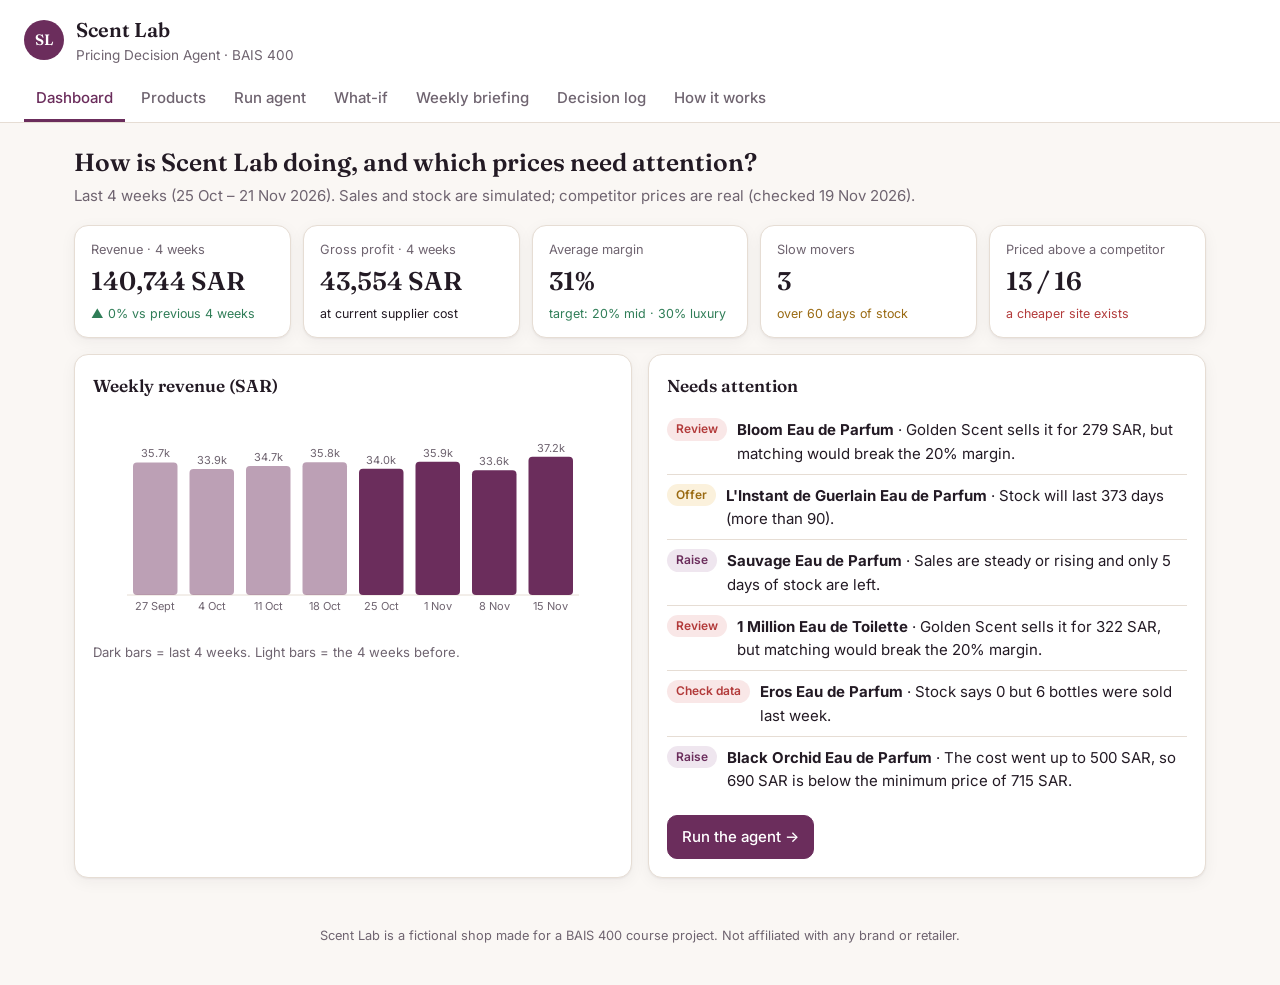
==== index.html @ fb161fe0 "Add files via upload" ====
<!DOCTYPE html>
<html lang="en">
<head>
<meta charset="utf-8">
<meta name="viewport" content="width=device-width, initial-scale=1">
<title>Scent Lab Pricing Agent</title>
<meta name="description" content="A decision agent that recommends perfume prices and offers for Scent Lab, with what-if analysis and owner approval.">
<link rel="preconnect" href="https://fonts.googleapis.com">
<link href="https://fonts.googleapis.com/css2?family=Fraunces:opsz,wght@9..144,500;9..144,600&family=Inter:wght@400;500;600&display=swap" rel="stylesheet">
<link rel="stylesheet" href="style.css">
</head>
<body>
<header class="top">
  <div class="brand">
    <span class="logo" aria-hidden="true">SL</span>
    <div>
      <h1>Scent Lab</h1>
      <p class="sub">Pricing Decision Agent · BAIS 400</p>
    </div>
  </div>
  <nav class="tabs" role="tablist">
    <button class="tab active" data-tab="dashboard">Dashboard</button>
    <button class="tab" data-tab="products">Products</button>
    <button class="tab" data-tab="agent">Run agent</button>
    <button class="tab" data-tab="whatif">What-if</button>
    <button class="tab" data-tab="briefing">Weekly briefing</button>
    <button class="tab" data-tab="log">Decision log</button>
    <button class="tab" data-tab="about">How it works</button>
  </nav>
</header>

<main>
  <!-- DASHBOARD -->
  <section id="dashboard" class="panel active">
    <div class="head">
      <h2>How is Scent Lab doing, and which prices need attention?</h2>
      <p class="muted">Last 4 weeks (25 Oct – 21 Nov 2026). Sales and stock are simulated; competitor prices are real (checked 19 Nov 2026).</p>
    </div>
    <div class="kpis" id="kpis"></div>
    <div class="grid2">
      <div class="card">
        <h3>Weekly revenue (SAR)</h3>
        <div id="trend"></div>
      </div>
      <div class="card">
        <h3>Needs attention</h3>
        <ul class="attention" id="attention"></ul>
        <button class="btn primary" data-goto="agent">Run the agent →</button>
      </div>
    </div>
  </section>

  <!-- PRODUCTS -->
  <section id="products" class="panel">
    <div class="head">
      <h2>Products and competitor prices</h2>
      <p class="muted">16 perfumes. “—” means the competitor does not sell a comparable bottle. Green = cheapest in the market.</p>
    </div>
    <div class="filters">
      <label>Show <select id="fGender"><option>All</option><option>Women</option><option>Men</option><option>Unisex</option></select></label>
      <label>Tier <select id="fTier"><option>All</option><option>Mid</option><option>Luxury</option></select></label>
    </div>
    <div class="tablewrap"><table id="ptable"></table></div>
  </section>

  <!-- AGENT -->
  <section id="agent" class="panel">
    <div class="head">
      <h2>Run the pricing agent</h2>
      <p class="muted">The agent reads the data, lists the options, picks one using the rules, and drafts the new price. <b>Nothing changes until you approve.</b></p>
    </div>
    <div class="row">
      <button class="btn primary big" id="runBtn">▶ Run the agent</button>
      <span class="muted" id="runInfo"></span>
    </div>
    <div class="summary" id="runSummary"></div>
    <div id="recs"></div>
  </section>

  <!-- WHAT-IF -->
  <section id="whatif" class="panel">
    <div class="head">
      <h2>What-if analysis</h2>
      <p class="muted">Change one assumption, the agent re-runs, and you see expected profit for the next 4 weeks: keeping today's prices vs following the agent. Every answer shows worst, most likely and best case.</p>
    </div>
    <div class="scenarios" id="scenarioPick">
      <button class="sc active" data-sc="comp">Competitor drops price</button>
      <button class="sc" data-sc="cost">Cost goes up</button>
      <button class="sc" data-sc="season">Season (Ramadan / Eid / National Day)</button>
      <button class="sc" data-sc="margin">Change my margin</button>
      <button class="sc" data-sc="goal">Goal seek</button>
    </div>
    <div class="card inputs" id="scInputs"></div>
    <div id="scOut"></div>
  </section>

  <!-- BRIEFING -->
  <section id="briefing" class="panel">
    <div class="head">
      <h2>Weekly briefing</h2>
      <p class="muted">Level 1 automation: every Sunday at 7:00 a scheduled job runs the agent and writes this report. It only reports. It never changes a price.</p>
    </div>
    <div class="card briefing" id="brief"></div>
  </section>

  <!-- LOG -->
  <section id="log" class="panel">
    <div class="head">
      <h2>Decision log</h2>
      <p class="muted">Every recommendation you approve or reject is saved here, so the owner stays accountable. Saved in this browser only.</p>
    </div>
    <div class="row"><button class="btn" id="resetBtn">Reset demo (restore original prices)</button></div>
    <div class="tablewrap"><table id="ltable"></table></div>
  </section>

  <!-- ABOUT -->
  <section id="about" class="panel">
    <div class="head"><h2>How the agent decides</h2></div>
    <div class="grid2">
      <div class="card">
        <h3>The decision</h3>
        <p><b>What price, or offer, should each perfume have this week?</b></p>
        <p><b>Decision variables:</b> selling price per perfume, and offer % for slow movers.</p>
        <p><b>Principle of choice:</b> stay competitive with Golden Scent, Faces and Sephora while never going below the minimum margin (20% mid-range, 30% luxury).</p>
        <p><b>Type:</b> semistructured. The agent recommends, the owner approves.</p>
      </div>
      <div class="card">
        <h3>The rules (checked in this order)</h3>
        <p><b>First, a data check:</b> if the data contradicts itself (for example stock is 0 but bottles were sold), do nothing and ask the owner to check.</p>
        <ol class="rules">
          <li><b>Protect the margin:</b> if the cost went up and the price is below the minimum, raise to the minimum price.</li>
          <li><b>High demand, low stock:</b> under 14 days of stock and sales steady or rising → raise 5%.</li>
          <li><b>Slow mover:</b> more than 60 days of stock → 10% offer; more than 90 days → 15% offer. Never below the minimum price.</li>
          <li><b>Competitor is cheaper:</b> match the cheapest competitor, but never go below the minimum price.</li>
          <li>Otherwise keep the price.</li>
        </ol>
        <p class="muted">Minimum price = cost ÷ (1 − minimum margin). Any change over 15% is flagged for owner review.</p>
      </div>
      <div class="card">
        <h3>Four parts of the system</h3>
        <ul>
          <li><b>Data:</b> products, weekly sales, costs, competitor prices (<a href="data/data_dictionary.md">data dictionary</a> and CSV files in the <code>data</code> folder).</li>
          <li><b>Models:</b> minimum price, days of stock, profit forecast, what-if and goal seek.</li>
          <li><b>Knowledge:</b> the pricing rules above (agent.js).</li>
          <li><b>Interface:</b> this website and the weekly briefing.</li>
          <li><b>User:</b> the owner of Scent Lab, who approves every change.</li>
        </ul>
      </div>
      <div class="card warn">
        <h3>When not to trust me</h3>
        <ul>
          <li>Competitor prices are a snapshot from 19 Nov 2026, and bottle sizes may differ between sites. A competitor sale can end tomorrow.</li>
          <li>Sales, stock and costs are simulated, not from a real shop.</li>
          <li>The profit forecast uses assumptions (price sensitivity 1.2, competitor sensitivity 3). Real customers may react differently.</li>
          <li>I do not know about brand rules, supplier deals, or events I was not told about.</li>
          <li>If a change is flagged “Owner review”, or confidence is Low, check it yourself before approving.</li>
          <li>I never change a price on my own. A person always decides.</li>
        </ul>
      </div>
    </div>
  </section>
</main>

<footer class="foot">Scent Lab is a fictional shop made for a BAIS 400 course project. Not affiliated with any brand or retailer.</footer>

<script src="data.js"></script>
<script src="agent.js"></script>
<script src="app.js"></script>
</body>
</html>
---- style.css ----
:root{
  --bg:#faf7f4; --surface:#ffffff; --surface2:#f3eee8; --ink:#231a24; --muted:#6f6470;
  --line:#e6ddd4; --accent:#6b2d5c; --accent-ink:#ffffff; --gold:#b8873b;
  --good:#2f7d57; --good-bg:#e5f3ec; --bad:#b23a3a; --bad-bg:#f9e7e7; --warn:#9a6a12; --warn-bg:#fbf1dc;
  --info-bg:#efe6ef; --shadow:0 1px 2px rgba(35,26,36,.06),0 4px 16px rgba(35,26,36,.05);
}
@media (prefers-color-scheme: dark){
  :root:not([data-theme="light"]){
    --bg:#16121a; --surface:#201a24; --surface2:#2a222f; --ink:#f1ebf2; --muted:#a99eab;
    --line:#3a3040; --accent:#d58bc2; --accent-ink:#1b1220; --gold:#d9ae66;
    --good:#7fd3a6; --good-bg:#1d3329; --bad:#f19a9a; --bad-bg:#3a2224; --warn:#f0c46f; --warn-bg:#3a3020;
    --info-bg:#2e2433; --shadow:none;
  }
}
:root[data-theme="dark"]{
  --bg:#16121a; --surface:#201a24; --surface2:#2a222f; --ink:#f1ebf2; --muted:#a99eab;
  --line:#3a3040; --accent:#d58bc2; --accent-ink:#1b1220; --gold:#d9ae66;
  --good:#7fd3a6; --good-bg:#1d3329; --bad:#f19a9a; --bad-bg:#3a2224; --warn:#f0c46f; --warn-bg:#3a3020;
  --info-bg:#2e2433; --shadow:none;
}
*{box-sizing:border-box}
body{margin:0;background:var(--bg);color:var(--ink);font:15px/1.55 Inter,system-ui,sans-serif}
h1,h2,h3{font-family:Fraunces,Georgia,serif;font-weight:600;margin:0}
h2{font-size:1.55rem;line-height:1.25}
h3{font-size:1.08rem;margin-bottom:.6rem}
a{color:var(--accent)}
.muted{color:var(--muted)}
.top{background:var(--surface);border-bottom:1px solid var(--line);padding:14px 24px 0;position:sticky;top:0;z-index:5}
.brand{display:flex;align-items:center;gap:12px;margin-bottom:10px}
.logo{width:40px;height:40px;border-radius:50%;background:var(--accent);color:var(--accent-ink);display:grid;place-items:center;font-family:Fraunces,serif;font-weight:600}
.brand h1{font-size:1.25rem}
.sub{margin:0;color:var(--muted);font-size:.85rem}
.tabs{display:flex;gap:4px;overflow-x:auto;scrollbar-width:none}
.tabs::-webkit-scrollbar{display:none}
.tab{background:none;border:0;border-bottom:3px solid transparent;padding:10px 12px;color:var(--muted);font:inherit;font-weight:500;cursor:pointer;white-space:nowrap}
.tab.active{color:var(--accent);border-bottom-color:var(--accent)}
main{max-width:1180px;margin:0 auto;padding:24px}
.panel{display:none}
.panel.active{display:block}
.head{margin-bottom:18px}
.head p{margin:.35rem 0 0}
.card{background:var(--surface);border:1px solid var(--line);border-radius:14px;padding:18px;box-shadow:var(--shadow)}
.card.warn{background:var(--warn-bg);border-color:transparent}
.grid2{display:grid;grid-template-columns:repeat(2,minmax(0,1fr));gap:16px}
.kpis{display:grid;grid-template-columns:repeat(5,minmax(0,1fr));gap:12px;margin-bottom:16px}
.kpi{background:var(--surface);border:1px solid var(--line);border-radius:14px;padding:14px 16px;box-shadow:var(--shadow)}
.kpi .label{color:var(--muted);font-size:.8rem}
.kpi .value{font-family:Fraunces,serif;font-size:1.6rem;font-weight:600;margin-top:2px}
.kpi .note{font-size:.78rem;margin-top:2px}
.kpi.good .note{color:var(--good)} .kpi.bad .note{color:var(--bad)} .kpi.warn .note{color:var(--warn)}
.attention{list-style:none;padding:0;margin:0 0 14px}
.attention li{display:flex;gap:10px;align-items:flex-start;padding:9px 0;border-bottom:1px solid var(--line)}
.attention li:last-child{border-bottom:0}
.btn{border:1px solid var(--line);background:var(--surface);color:var(--ink);border-radius:10px;padding:9px 14px;font:inherit;font-weight:500;cursor:pointer}
.btn:hover{border-color:var(--accent)}
.btn.primary{background:var(--accent);border-color:var(--accent);color:var(--accent-ink)}
.btn.big{padding:12px 20px;font-size:1rem}
.btn.ok{background:var(--good);border-color:var(--good);color:#fff}
.btn.no{color:var(--bad)}
.btn:disabled{opacity:.5;cursor:default}
.row{display:flex;gap:12px;align-items:center;flex-wrap:wrap;margin-bottom:16px}
.filters{display:flex;gap:16px;margin-bottom:12px;flex-wrap:wrap}
select,input{font:inherit;color:var(--ink);background:var(--surface);border:1px solid var(--line);border-radius:8px;padding:7px 10px}
.tablewrap{overflow-x:auto;background:var(--surface);border:1px solid var(--line);border-radius:14px}
table{border-collapse:collapse;width:100%;font-size:.9rem}
th,td{padding:10px 12px;text-align:left;border-bottom:1px solid var(--line);white-space:nowrap}
th{font-weight:600;color:var(--muted);font-size:.78rem;text-transform:uppercase;letter-spacing:.03em;background:var(--surface2)}
td.num,th.num{text-align:right;font-variant-numeric:tabular-nums}
tr:last-child td{border-bottom:0}
td.wrap{white-space:normal;min-width:280px}
.attention .pill{flex-shrink:0;white-space:nowrap}
.cheap{color:var(--good);font-weight:600}
.pill{display:inline-block;padding:2px 9px;border-radius:999px;font-size:.75rem;font-weight:600}
.pill.raise{background:var(--info-bg);color:var(--accent)}
.pill.lower{background:var(--good-bg);color:var(--good)}
.pill.offer{background:var(--warn-bg);color:var(--warn)}
.pill.keep{background:var(--surface2);color:var(--muted)}
.pill.hold,.pill.review{background:var(--bad-bg);color:var(--bad)}
.pill.High{background:var(--good-bg);color:var(--good)} .pill.Medium{background:var(--warn-bg);color:var(--warn)} .pill.Low{background:var(--bad-bg);color:var(--bad)}
.summary{display:flex;gap:10px;flex-wrap:wrap;margin-bottom:14px}
.summary .chip{background:var(--surface);border:1px solid var(--line);border-radius:999px;padding:6px 12px;font-size:.85rem}
.rec{background:var(--surface);border:1px solid var(--line);border-radius:14px;margin-bottom:12px;box-shadow:var(--shadow);overflow:hidden}
.rec.done{opacity:.6}
.rec-top{display:grid;grid-template-columns:1fr auto;gap:12px;padding:16px 18px;align-items:center}
.rec-name{font-weight:600}
.rec-brand{color:var(--muted);font-size:.85rem}
.price{font-family:Fraunces,serif;font-size:1.3rem;font-weight:600;text-align:right;white-space:nowrap}
.price .old{color:var(--muted);text-decoration:line-through;font-size:1rem;margin-right:6px}
.rec-body{padding:0 18px 16px;display:grid;grid-template-columns:repeat(2,minmax(0,1fr));gap:14px 22px}
.step{font-size:.88rem}
.step h4{margin:0 0 4px;font-size:.72rem;letter-spacing:.06em;text-transform:uppercase;color:var(--gold)}
.step ul{margin:0;padding-left:18px}
.step table{font-size:.82rem}
.step td,.step th{padding:5px 8px}
.rec-actions{display:flex;gap:8px;padding:12px 18px;border-top:1px solid var(--line);background:var(--surface2);align-items:center;flex-wrap:wrap}
details summary{cursor:pointer;color:var(--accent);font-weight:500;padding:0 18px 12px}
.scenarios{display:flex;gap:8px;flex-wrap:wrap;margin-bottom:12px}
.sc{border:1px solid var(--line);background:var(--surface);color:var(--ink);border-radius:999px;padding:8px 14px;font:inherit;cursor:pointer}
.sc.active{background:var(--accent);border-color:var(--accent);color:var(--accent-ink)}
.inputs{display:flex;gap:18px;flex-wrap:wrap;align-items:flex-end;margin-bottom:16px}
.inputs label{display:flex;flex-direction:column;gap:4px;font-size:.85rem;color:var(--muted)}
.bands{display:grid;grid-template-columns:repeat(3,minmax(0,1fr));gap:12px;margin-bottom:16px}
.band{background:var(--surface);border:1px solid var(--line);border-radius:14px;padding:14px 16px}
.band.likely{border-color:var(--accent);border-width:2px}
.band .t{font-size:.8rem;color:var(--muted);text-transform:uppercase;letter-spacing:.05em}
.band .v{font-family:Fraunces,serif;font-size:1.35rem;font-weight:600}
.band .d{font-size:.85rem}
.up{color:var(--good)} .down{color:var(--bad)}
.answer{background:var(--info-bg);border-radius:14px;padding:14px 18px;margin-bottom:16px}
.briefing h3{margin-top:14px} .briefing h3:first-child{margin-top:0}
.briefing ul{padding-left:18px;margin:.3rem 0}
.rules li{margin-bottom:6px}
.foot{text-align:center;color:var(--muted);font-size:.8rem;padding:24px 16px 40px}
svg text{fill:var(--muted);font-size:11px;font-family:Inter,sans-serif}
.empty{color:var(--muted);padding:24px;text-align:center}
@media (max-width:900px){
  .kpis{grid-template-columns:repeat(2,minmax(0,1fr))}
  .grid2,.rec-body{grid-template-columns:1fr}
}
@media (max-width:600px){
  main{padding:16px}
  .top{padding:12px 16px 0}
  .bands{grid-template-columns:1fr}
  .rec-top{grid-template-columns:1fr}
  .price{text-align:left}
  h2{font-size:1.3rem}
}
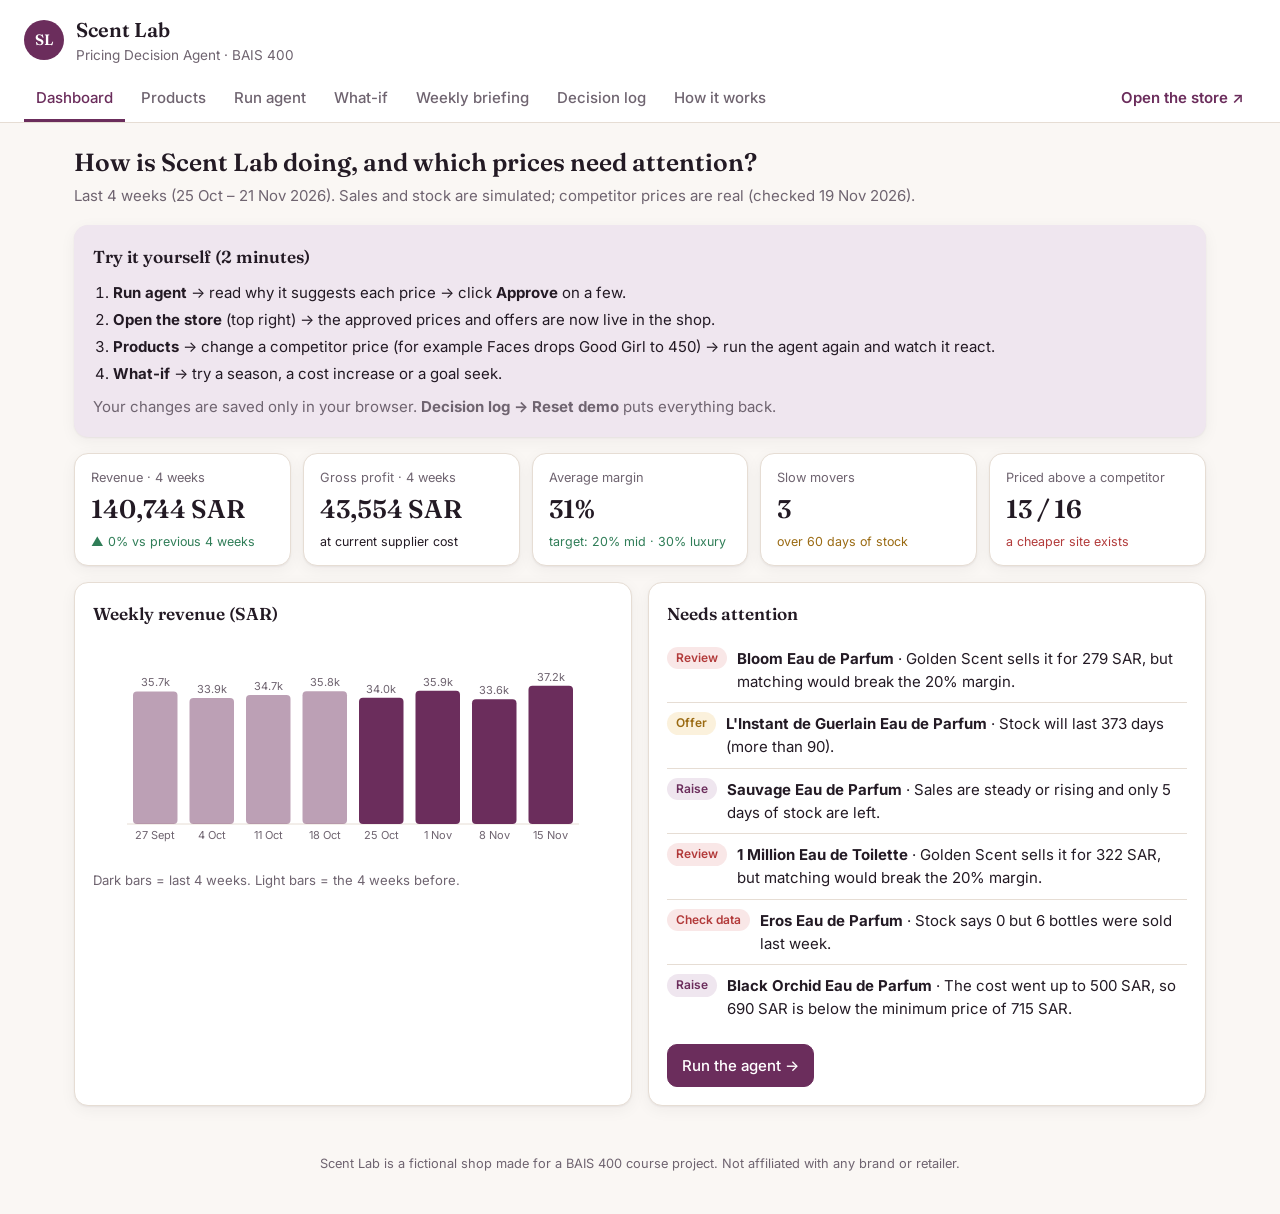
==== commit 93f2b03f: "Add files via upload" ====
--- a/index.html
+++ b/index.html
@@ -26,6 +26,7 @@
     <button class="tab" data-tab="briefing">Weekly briefing</button>
     <button class="tab" data-tab="log">Decision log</button>
     <button class="tab" data-tab="about">How it works</button>
+    <a class="tab storelink" href="store.html">Open the store ↗</a>
   </nav>
 </header>
 
@@ -35,6 +36,16 @@
     <div class="head">
       <h2>How is Scent Lab doing, and which prices need attention?</h2>
       <p class="muted">Last 4 weeks (25 Oct – 21 Nov 2026). Sales and stock are simulated; competitor prices are real (checked 19 Nov 2026).</p>
+    </div>
+    <div class="card tryit">
+      <h3>Try it yourself (2 minutes)</h3>
+      <ol>
+        <li><b>Run agent</b> → read why it suggests each price → click <b>Approve</b> on a few.</li>
+        <li><b>Open the store</b> (top right) → the approved prices and offers are now live in the shop.</li>
+        <li><b>Products</b> → change a competitor price (for example Faces drops Good Girl to 450) → run the agent again and watch it react.</li>
+        <li><b>What-if</b> → try a season, a cost increase or a goal seek.</li>
+      </ol>
+      <p class="muted" style="margin:0">Your changes are saved only in your browser. <b>Decision log → Reset demo</b> puts everything back.</p>
     </div>
     <div class="kpis" id="kpis"></div>
     <div class="grid2">
@@ -61,6 +72,16 @@
       <label>Tier <select id="fTier"><option>All</option><option>Mid</option><option>Luxury</option></select></label>
     </div>
     <div class="tablewrap"><table id="ptable"></table></div>
+    <div class="card inputs" style="margin-top:16px">
+      <div style="flex-basis:100%"><h3 style="margin:0">Update a competitor price</h3>
+        <p class="muted" style="margin:.2rem 0 0">Saw a new price on a competitor's site? Type it here. The agent uses it the next time it runs.</p></div>
+      <label>Perfume<select id="cProd"></select></label>
+      <label>Competitor<select id="cComp"><option>Golden Scent</option><option>Faces</option><option>Sephora</option></select></label>
+      <label>New price (SAR)<input id="cPrice" type="number" min="1" step="1" style="width:130px"></label>
+      <button class="btn primary" id="cSave">Save price</button>
+      <button class="btn" id="cUndo">Back to real prices</button>
+      <span class="muted" id="cMsg" style="flex-basis:100%"></span>
+    </div>
   </section>
 
   <!-- AGENT -->
--- a/style.css
+++ b/style.css
@@ -125,3 +125,8 @@
   .price{text-align:left}
   h2{font-size:1.3rem}
 }
+
+.tab.storelink{text-decoration:none;margin-left:auto;color:var(--accent);font-weight:600}
+.tryit{margin-bottom:16px;background:var(--info-bg);border-color:transparent}
+.tryit ol{margin:.2rem 0 .6rem;padding-left:20px}
+.tryit li{margin-bottom:4px}
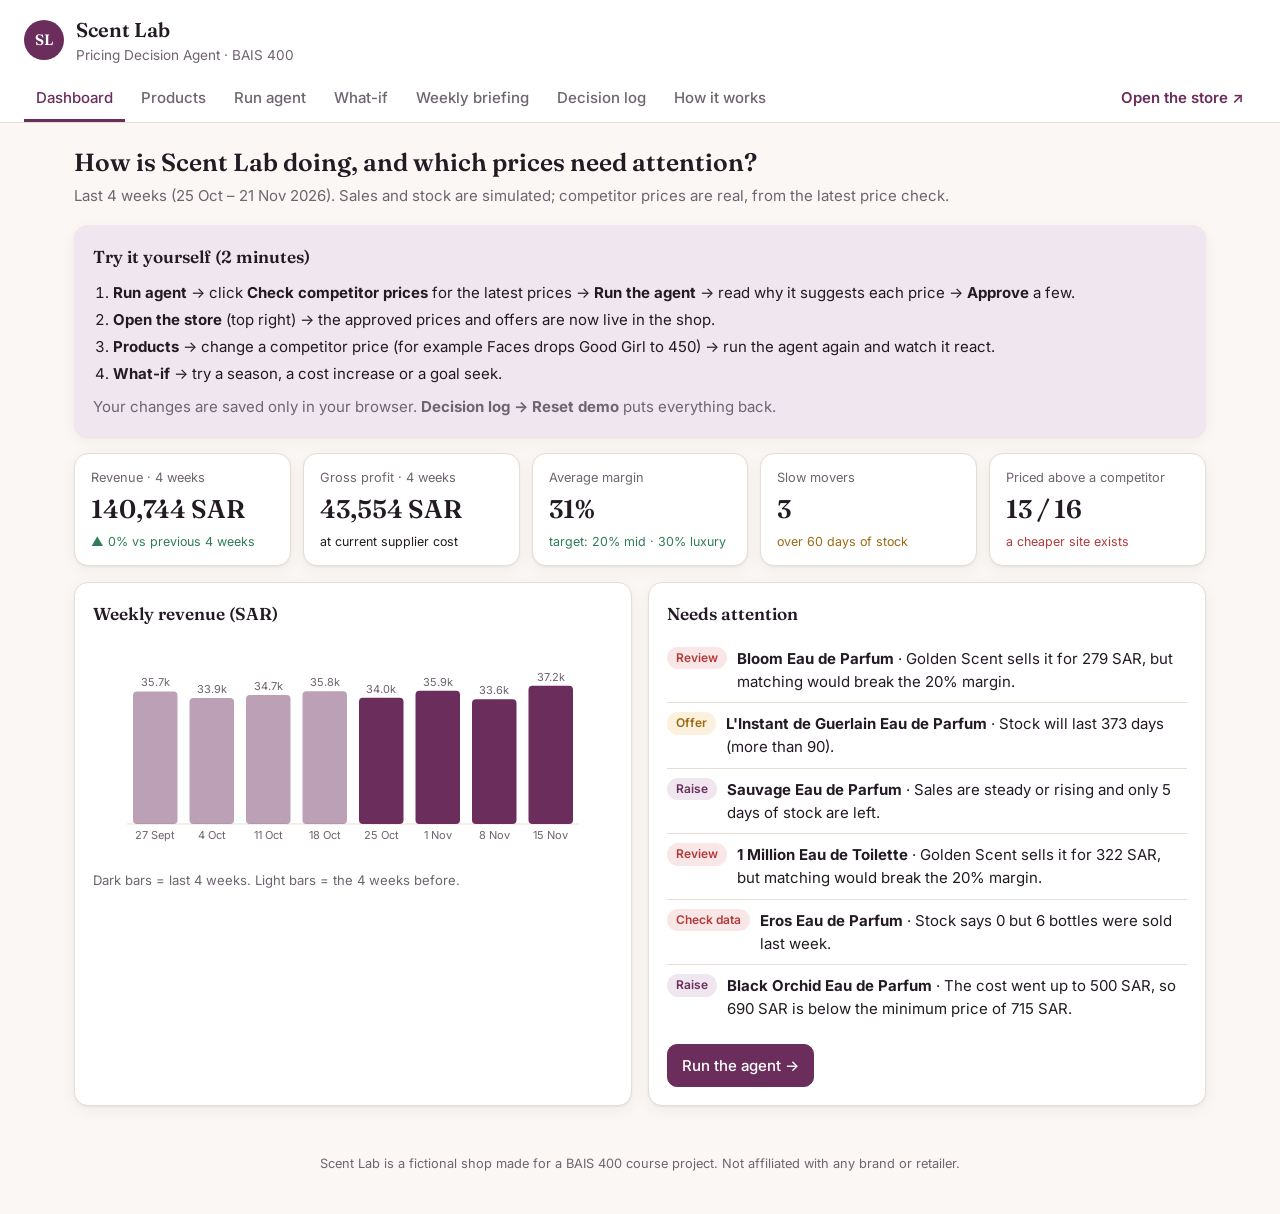
==== commit b1e8fbb0: "Add files via upload" ====
--- a/index.html
+++ b/index.html
@@ -35,12 +35,12 @@
   <section id="dashboard" class="panel active">
     <div class="head">
       <h2>How is Scent Lab doing, and which prices need attention?</h2>
-      <p class="muted">Last 4 weeks (25 Oct – 21 Nov 2026). Sales and stock are simulated; competitor prices are real (checked 19 Nov 2026).</p>
+      <p class="muted">Last 4 weeks (25 Oct – 21 Nov 2026). Sales and stock are simulated; competitor prices are real, from the latest price check.</p>
     </div>
     <div class="card tryit">
       <h3>Try it yourself (2 minutes)</h3>
       <ol>
-        <li><b>Run agent</b> → read why it suggests each price → click <b>Approve</b> on a few.</li>
+        <li><b>Run agent</b> → click <b>Check competitor prices</b> for the latest prices → <b>Run the agent</b> → read why it suggests each price → <b>Approve</b> a few.</li>
         <li><b>Open the store</b> (top right) → the approved prices and offers are now live in the shop.</li>
         <li><b>Products</b> → change a competitor price (for example Faces drops Good Girl to 450) → run the agent again and watch it react.</li>
         <li><b>What-if</b> → try a season, a cost increase or a goal seek.</li>
@@ -67,6 +67,8 @@
       <h2>Products and competitor prices</h2>
       <p class="muted">16 perfumes. “—” means the competitor does not sell a comparable bottle. Green = cheapest in the market.</p>
     </div>
+    <div class="row"><button class="btn primary" data-check="#ckOutProd">🔍 Check competitor prices</button><span class="muted ckLast"></span></div>
+    <div id="ckOutProd"></div>
     <div class="filters">
       <label>Show <select id="fGender"><option>All</option><option>Women</option><option>Men</option><option>Unisex</option></select></label>
       <label>Tier <select id="fTier"><option>All</option><option>Mid</option><option>Luxury</option></select></label>
@@ -91,9 +93,11 @@
       <p class="muted">The agent reads the data, lists the options, picks one using the rules, and drafts the new price. <b>Nothing changes until you approve.</b></p>
     </div>
     <div class="row">
+      <button class="btn big" data-check="#ckOutAgent">🔍 Check competitor prices</button>
       <button class="btn primary big" id="runBtn">▶ Run the agent</button>
-      <span class="muted" id="runInfo"></span>
+      <span class="muted"><span class="ckLast"></span> <span id="runInfo"></span></span>
     </div>
+    <div id="ckOutAgent"></div>
     <div class="summary" id="runSummary"></div>
     <div id="recs"></div>
   </section>
@@ -170,7 +174,7 @@
       <div class="card warn">
         <h3>When not to trust me</h3>
         <ul>
-          <li>Competitor prices are a snapshot from 19 Nov 2026, and bottle sizes may differ between sites. A competitor sale can end tomorrow.</li>
+          <li>Competitor prices are only as fresh as the last price check (see the date next to the button), and bottle sizes may differ between sites. A competitor sale can end tomorrow.</li>
           <li>Sales, stock and costs are simulated, not from a real shop.</li>
           <li>The profit forecast uses assumptions (price sensitivity 1.2, competitor sensitivity 3). Real customers may react differently.</li>
           <li>I do not know about brand rules, supplier deals, or events I was not told about.</li>
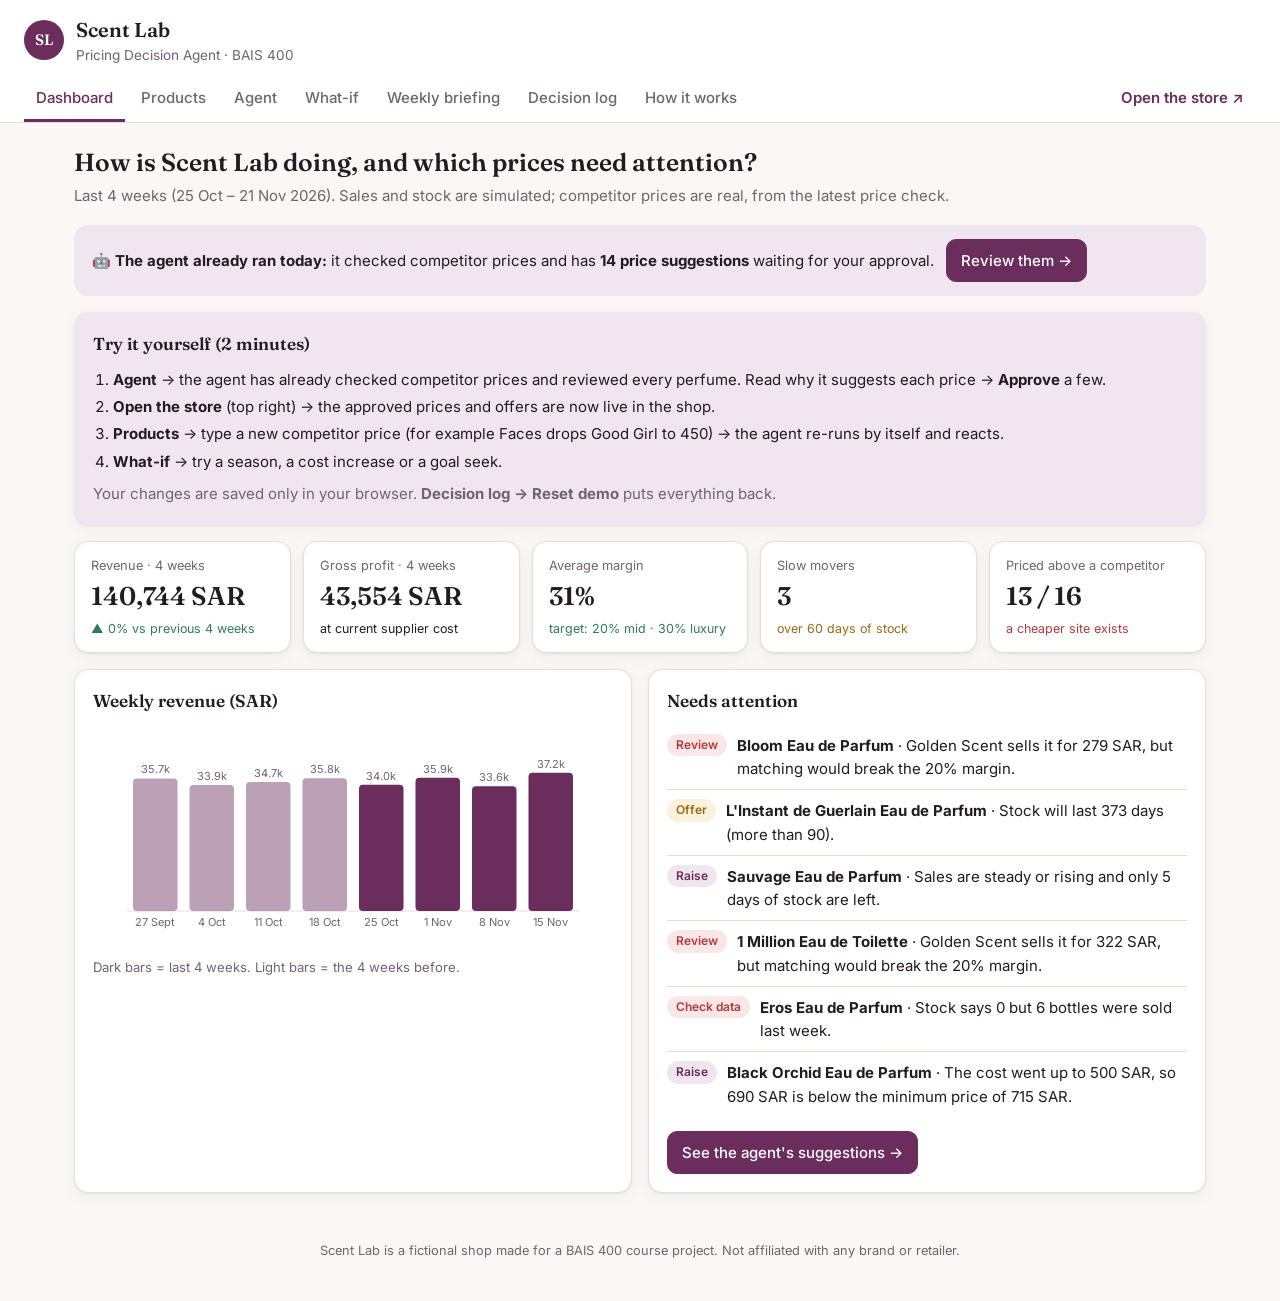
==== commit 13919e56: "Add files via upload" ====
--- a/index.html
+++ b/index.html
@@ -7,7 +7,7 @@
 <meta name="description" content="A decision agent that recommends perfume prices and offers for Scent Lab, with what-if analysis and owner approval.">
 <link rel="preconnect" href="https://fonts.googleapis.com">
 <link href="https://fonts.googleapis.com/css2?family=Fraunces:opsz,wght@9..144,500;9..144,600&family=Inter:wght@400;500;600&display=swap" rel="stylesheet">
-<link rel="stylesheet" href="style.css">
+<link rel="stylesheet" href="style.css?v=5">
 </head>
 <body>
 <header class="top">
@@ -21,7 +21,7 @@
   <nav class="tabs" role="tablist">
     <button class="tab active" data-tab="dashboard">Dashboard</button>
     <button class="tab" data-tab="products">Products</button>
-    <button class="tab" data-tab="agent">Run agent</button>
+    <button class="tab" data-tab="agent">Agent</button>
     <button class="tab" data-tab="whatif">What-if</button>
     <button class="tab" data-tab="briefing">Weekly briefing</button>
     <button class="tab" data-tab="log">Decision log</button>
@@ -37,12 +37,13 @@
       <h2>How is Scent Lab doing, and which prices need attention?</h2>
       <p class="muted">Last 4 weeks (25 Oct – 21 Nov 2026). Sales and stock are simulated; competitor prices are real, from the latest price check.</p>
     </div>
+    <div class="answer" id="agentStatus">🤖 The agent is starting…</div>
     <div class="card tryit">
       <h3>Try it yourself (2 minutes)</h3>
       <ol>
-        <li><b>Run agent</b> → click <b>Check competitor prices</b> for the latest prices → <b>Run the agent</b> → read why it suggests each price → <b>Approve</b> a few.</li>
+        <li><b>Agent</b> → the agent has already checked competitor prices and reviewed every perfume. Read why it suggests each price → <b>Approve</b> a few.</li>
         <li><b>Open the store</b> (top right) → the approved prices and offers are now live in the shop.</li>
-        <li><b>Products</b> → change a competitor price (for example Faces drops Good Girl to 450) → run the agent again and watch it react.</li>
+        <li><b>Products</b> → type a new competitor price (for example Faces drops Good Girl to 450) → the agent re-runs by itself and reacts.</li>
         <li><b>What-if</b> → try a season, a cost increase or a goal seek.</li>
       </ol>
       <p class="muted" style="margin:0">Your changes are saved only in your browser. <b>Decision log → Reset demo</b> puts everything back.</p>
@@ -56,7 +57,7 @@
       <div class="card">
         <h3>Needs attention</h3>
         <ul class="attention" id="attention"></ul>
-        <button class="btn primary" data-goto="agent">Run the agent →</button>
+        <button class="btn primary" data-goto="agent">See the agent's suggestions →</button>
       </div>
     </div>
   </section>
@@ -67,8 +68,7 @@
       <h2>Products and competitor prices</h2>
       <p class="muted">16 perfumes. “—” means the competitor does not sell a comparable bottle. Green = cheapest in the market.</p>
     </div>
-    <div class="row"><button class="btn primary" data-check="#ckOutProd">🔍 Check competitor prices</button><span class="muted ckLast"></span></div>
-    <div id="ckOutProd"></div>
+    <p class="muted ckLast" style="margin-top:-8px"></p>
     <div class="filters">
       <label>Show <select id="fGender"><option>All</option><option>Women</option><option>Men</option><option>Unisex</option></select></label>
       <label>Tier <select id="fTier"><option>All</option><option>Mid</option><option>Luxury</option></select></label>
@@ -76,7 +76,7 @@
     <div class="tablewrap"><table id="ptable"></table></div>
     <div class="card inputs" style="margin-top:16px">
       <div style="flex-basis:100%"><h3 style="margin:0">Update a competitor price</h3>
-        <p class="muted" style="margin:.2rem 0 0">Saw a new price on a competitor's site? Type it here. The agent uses it the next time it runs.</p></div>
+        <p class="muted" style="margin:.2rem 0 0">Saw a new price on a competitor's site? Type it here and the agent re-runs by itself.</p></div>
       <label>Perfume<select id="cProd"></select></label>
       <label>Competitor<select id="cComp"><option>Golden Scent</option><option>Faces</option><option>Sephora</option></select></label>
       <label>New price (SAR)<input id="cPrice" type="number" min="1" step="1" style="width:130px"></label>
@@ -89,14 +89,10 @@
   <!-- AGENT -->
   <section id="agent" class="panel">
     <div class="head">
-      <h2>Run the pricing agent</h2>
-      <p class="muted">The agent reads the data, lists the options, picks one using the rules, and drafts the new price. <b>Nothing changes until you approve.</b></p>
+      <h2>This week's pricing decisions</h2>
+      <p class="muted">The agent works by itself: it checks competitor prices, reads sales, stock and costs, compares the options and drafts a price for every perfume. <b>The only thing left for you is to approve or reject.</b></p>
     </div>
-    <div class="row">
-      <button class="btn big" data-check="#ckOutAgent">🔍 Check competitor prices</button>
-      <button class="btn primary big" id="runBtn">▶ Run the agent</button>
-      <span class="muted"><span class="ckLast"></span> <span id="runInfo"></span></span>
-    </div>
+    <p class="muted"><span class="ckLast"></span> <span id="runInfo"></span></p>
     <div id="ckOutAgent"></div>
     <div class="summary" id="runSummary"></div>
     <div id="recs"></div>
@@ -188,8 +184,8 @@
 
 <footer class="foot">Scent Lab is a fictional shop made for a BAIS 400 course project. Not affiliated with any brand or retailer.</footer>
 
-<script src="data.js"></script>
-<script src="agent.js"></script>
-<script src="app.js"></script>
+<script src="data.js?v=5"></script>
+<script src="agent.js?v=5"></script>
+<script src="app.js?v=5"></script>
 </body>
 </html>
--- a/style.css
+++ b/style.css
@@ -130,3 +130,7 @@
 .tryit{margin-bottom:16px;background:var(--info-bg);border-color:transparent}
 .tryit ol{margin:.2rem 0 .6rem;padding-left:20px}
 .tryit li{margin-bottom:4px}
+
+.answer .steps{margin:.4rem 0 0;padding-left:20px}
+.answer .steps li{margin-bottom:2px}
+#agentStatus{margin-bottom:16px}
